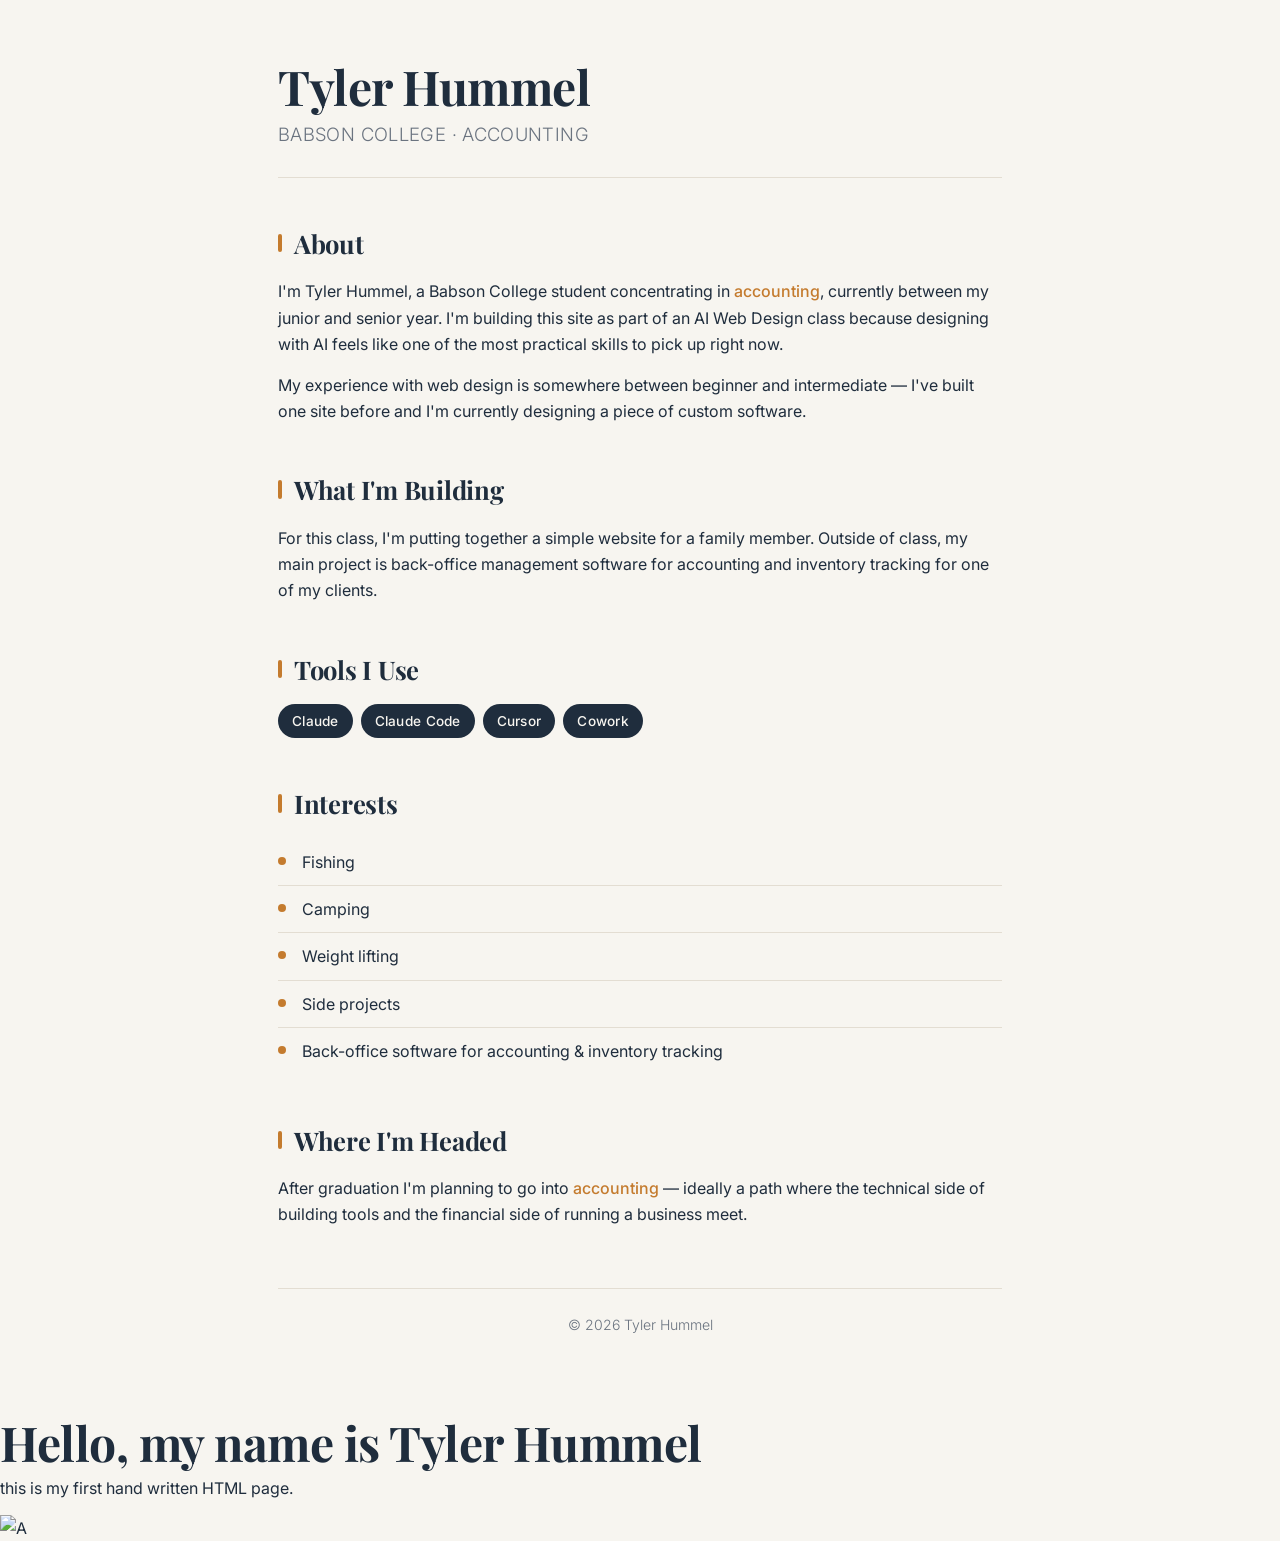
==== index.html @ f6674c3c "Create index.html" ====
<!DOCTYPE html>
<html lang="en">
<head>
    <meta charset="UTF-8">
    <meta name="viewport" content="width=device-width, initial-scale=1.0">
    <title>Tyler Hummel</title>
    <link rel="preconnect" href="https://fonts.googleapis.com">
    <link rel="preconnect" href="https://fonts.gstatic.com" crossorigin>
    <link href="https://fonts.googleapis.com/css2?family=Playfair+Display:wght@600;700&family=Inter:wght@300;400;500;600&display=swap" rel="stylesheet">
    <style>
        /* 60/30/10 palette
           60% â€” warm off-white background (#f7f5f0)
           30% â€” deep navy text & secondary surfaces (#1f2d3d)
           10% â€” warm amber accent (#c47b2e)
        */
        :root {
            --bg: #f7f5f0;
            --ink: #1f2d3d;
            --accent: #c47b2e;
            --muted: #6b7480;
            --line: #e3ddd2;
        }

        * { box-sizing: border-box; }

        body {
            font-family: 'Inter', -apple-system, BlinkMacSystemFont, sans-serif;
            font-weight: 400;
            background-color: var(--bg);
            color: var(--ink);
            line-height: 1.65;
            margin: 0;
            padding: 0;
        }

        .container {
            max-width: 780px;
            margin: 0 auto;
            padding: 60px 28px 80px;
        }

        header {
            border-bottom: 1px solid var(--line);
            padding-bottom: 28px;
            margin-bottom: 40px;
        }

        h1, h2 {
            font-family: 'Playfair Display', Georgia, serif;
            font-weight: 700;
            color: var(--ink);
            letter-spacing: -0.01em;
        }

        h1 {
            font-size: 3em;
            margin: 0 0 6px 0;
            line-height: 1.1;
        }

        h2 {
            font-size: 1.6em;
            margin: 44px 0 14px 0;
            position: relative;
            padding-left: 16px;
        }

        h2::before {
            content: "";
            position: absolute;
            left: 0;
            top: 12px;
            bottom: 12px;
            width: 4px;
            background-color: var(--accent);
            border-radius: 2px;
        }

        .subtitle {
            font-family: 'Inter', sans-serif;
            font-weight: 300;
            color: var(--muted);
            font-size: 1.15em;
            letter-spacing: 0.02em;
            text-transform: uppercase;
            margin: 0;
        }

        p {
            margin: 0 0 14px 0;
        }

        ul {
            list-style: none;
            padding: 0;
            margin: 0;
        }

        ul li {
            padding: 10px 0 10px 24px;
            border-bottom: 1px solid var(--line);
            position: relative;
        }

        ul li::before {
            content: "";
            position: absolute;
            left: 0;
            top: 18px;
            width: 8px;
            height: 8px;
            background-color: var(--accent);
            border-radius: 50%;
        }

        ul li:last-child {
            border-bottom: none;
        }

        .accent-text {
            color: var(--accent);
            font-weight: 500;
        }

        .tools {
            display: flex;
            flex-wrap: wrap;
            gap: 8px;
            margin-top: 8px;
        }

        .tag {
            display: inline-block;
            background-color: var(--ink);
            color: var(--bg);
            padding: 6px 14px;
            font-size: 0.85em;
            font-weight: 500;
            border-radius: 999px;
            letter-spacing: 0.02em;
        }

        footer {
            margin-top: 60px;
            padding-top: 24px;
            border-top: 1px solid var(--line);
            color: var(--muted);
            font-size: 0.88em;
            text-align: center;
            font-weight: 300;
        }
    </style>
</head>
<body>
    <div class="container">
        <header>
            <h1>Tyler Hummel</h1>
            <p class="subtitle">Babson College &middot; Accounting</p>
        </header>

        <section>
            <h2>About</h2>
            <p>
                I'm Tyler Hummel, a Babson College student concentrating in
                <span class="accent-text">accounting</span>, currently between my junior and senior year.
                I'm building this site as part of an AI Web Design class because designing with AI
                feels like one of the most practical skills to pick up right now.
            </p>
            <p>
                My experience with web design is somewhere between beginner and intermediate &mdash;
                I've built one site before and I'm currently designing a piece of custom software.
            </p>
        </section>

        <section>
            <h2>What I'm Building</h2>
            <p>
                For this class, I'm putting together a simple website for a family member.
                Outside of class, my main project is back-office management software for
                accounting and inventory tracking for one of my clients.
            </p>
        </section>

        <section>
            <h2>Tools I Use</h2>
            <div class="tools">
                <span class="tag">Claude</span>
                <span class="tag">Claude Code</span>
                <span class="tag">Cursor</span>
                <span class="tag">Cowork</span>
            </div>
        </section>

        <section>
            <h2>Interests</h2>
            <ul>
                <li>Fishing</li>
                <li>Camping</li>
                <li>Weight lifting</li>
                <li>Side projects</li>
                <li>Back-office software for accounting &amp; inventory tracking</li>
            </ul>
        </section>

        <section>
            <h2>Where I'm Headed</h2>
            <p>
                After graduation I'm planning to go into <span class="accent-text">accounting</span> &mdash;
                ideally a path where the technical side of building tools and the financial side
                of running a business meet.
            </p>
        </section>

        <footer>
            &copy; 2026 Tyler Hummel
        </footer>
    </div>
</body>
</html>
<DOCTYPE html>
<html lang= en>
<head><title>Hello</title></head><head>
<body>
<h1>Hello, my name is Tyler Hummel</h1>
<p> this is my first hand written HTML page.</p>
<img src= images/1687278622482.jpg  alt= A test image >
</body>
</html>
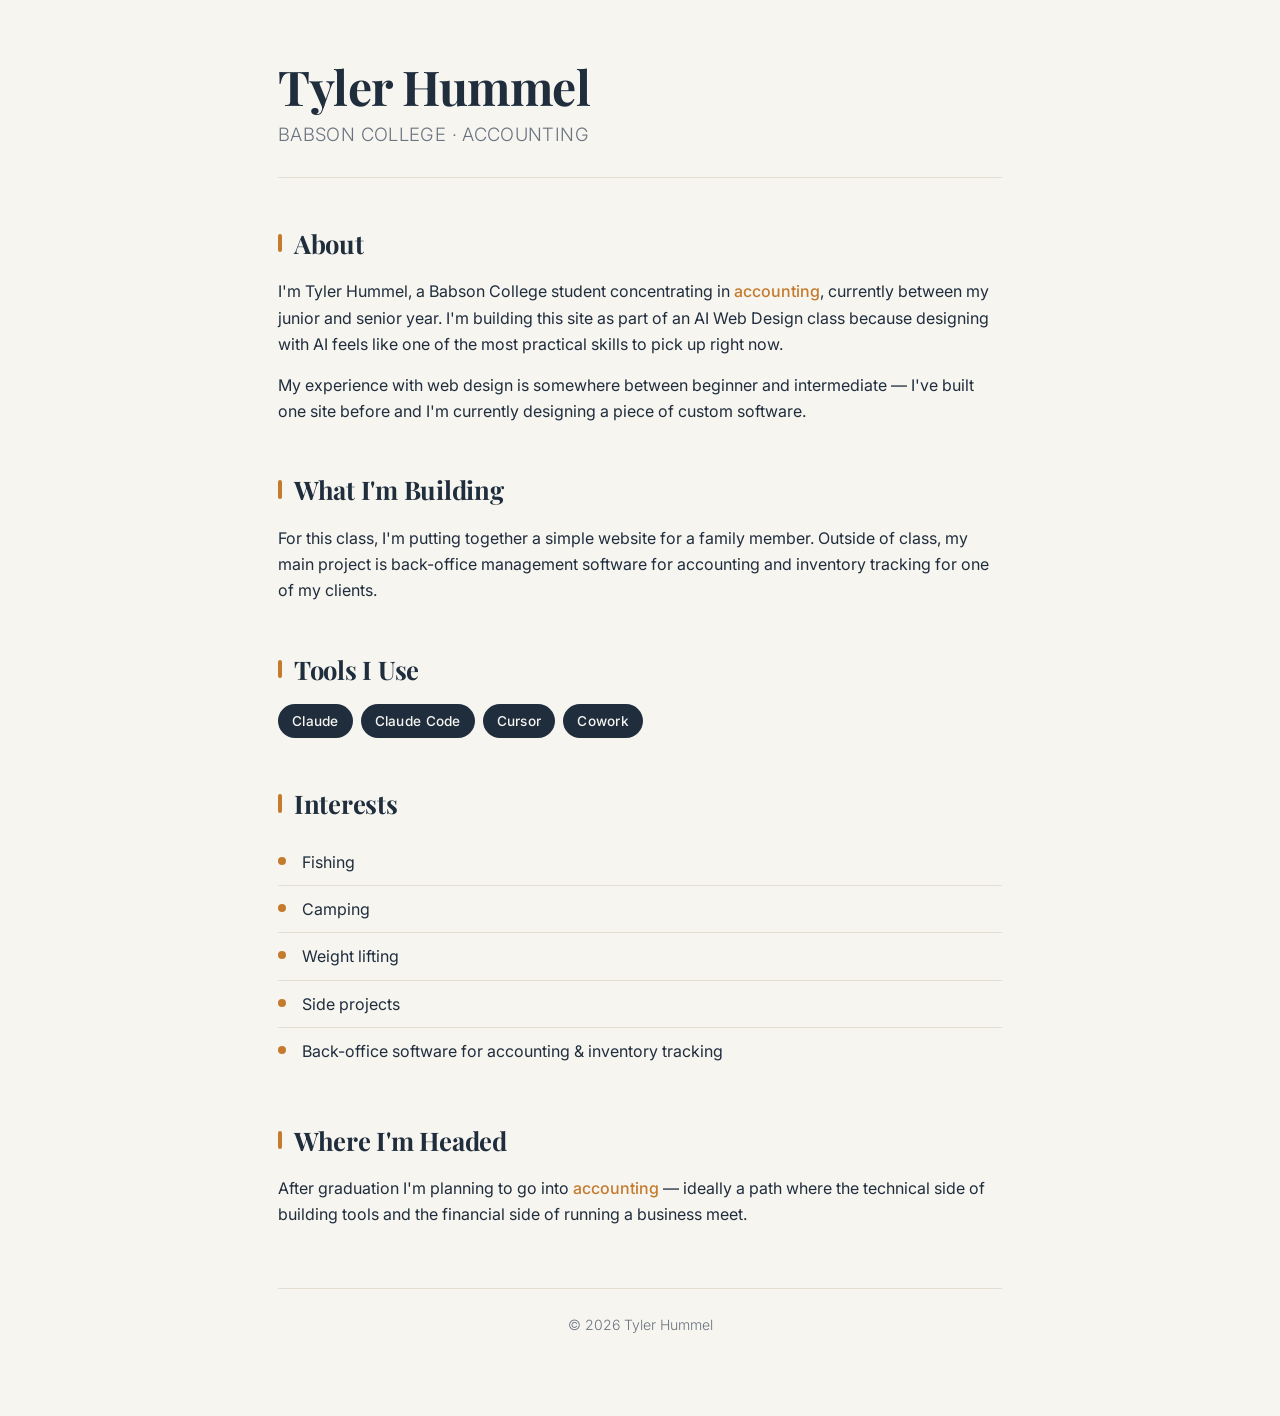
==== commit 1e586a97: "hand written html this is the commit for the hand written html for the hello.html page pre ai improv" ====
--- a/index.html
+++ b/index.html
@@ -217,12 +217,3 @@
     </div>
 </body>
 </html>
-<DOCTYPE html>
-<html lang= en>
-<head><title>Hello</title></head><head>
-<body>
-<h1>Hello, my name is Tyler Hummel</h1>
-<p> this is my first hand written HTML page.</p>
-<img src= images/1687278622482.jpg  alt= A test image >
-</body>
-</html>
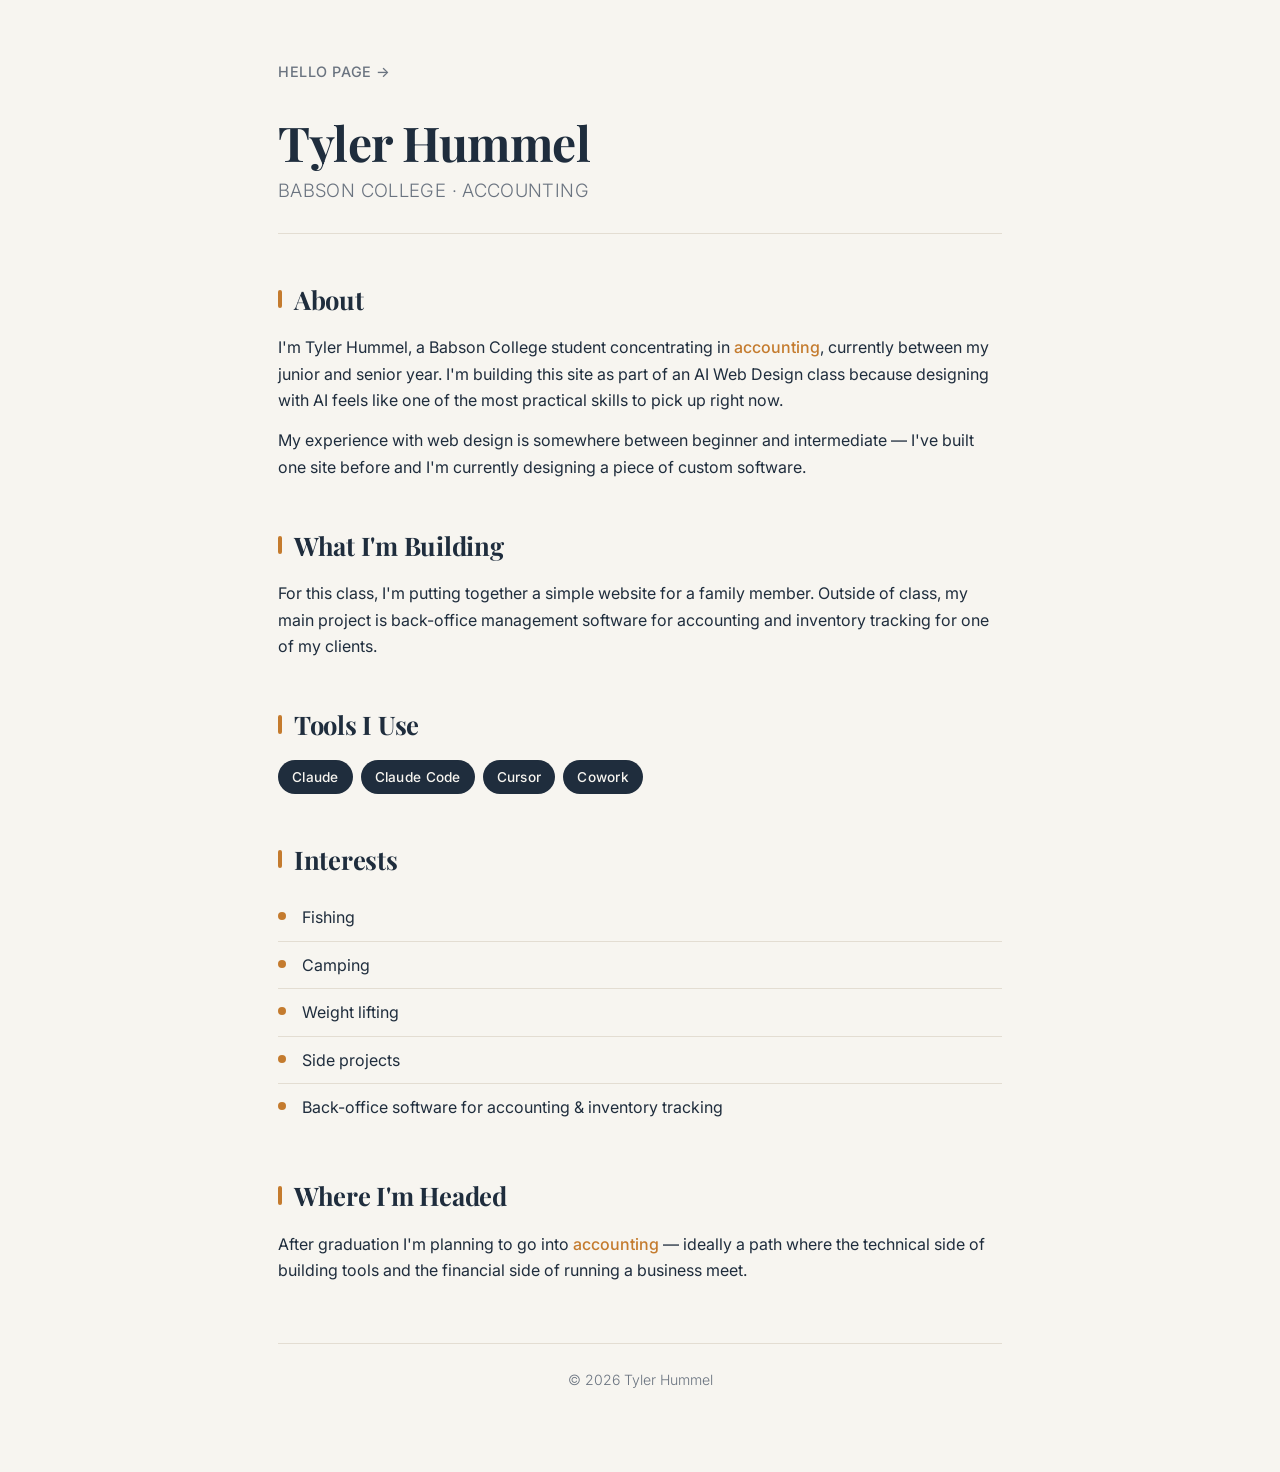
==== commit fa454697: "AI Improved Hello and Index.html In this commit I used AI to improve my hello.html. I had it match t" ====
--- a/index.html
+++ b/index.html
@@ -117,6 +117,24 @@
             border-bottom: none;
         }
 
+        nav {
+            margin-bottom: 32px;
+            font-size: 0.9em;
+            letter-spacing: 0.04em;
+            text-transform: uppercase;
+        }
+
+        nav a {
+            color: var(--muted);
+            text-decoration: none;
+            font-weight: 500;
+            transition: color 0.15s ease;
+        }
+
+        nav a:hover {
+            color: var(--accent);
+        }
+
         .accent-text {
             color: var(--accent);
             font-weight: 500;
@@ -153,6 +171,10 @@
 </head>
 <body>
     <div class="container">
+        <nav>
+            <a href="hello.html">Hello page &rarr;</a>
+        </nav>
+
         <header>
             <h1>Tyler Hummel</h1>
             <p class="subtitle">Babson College &middot; Accounting</p>
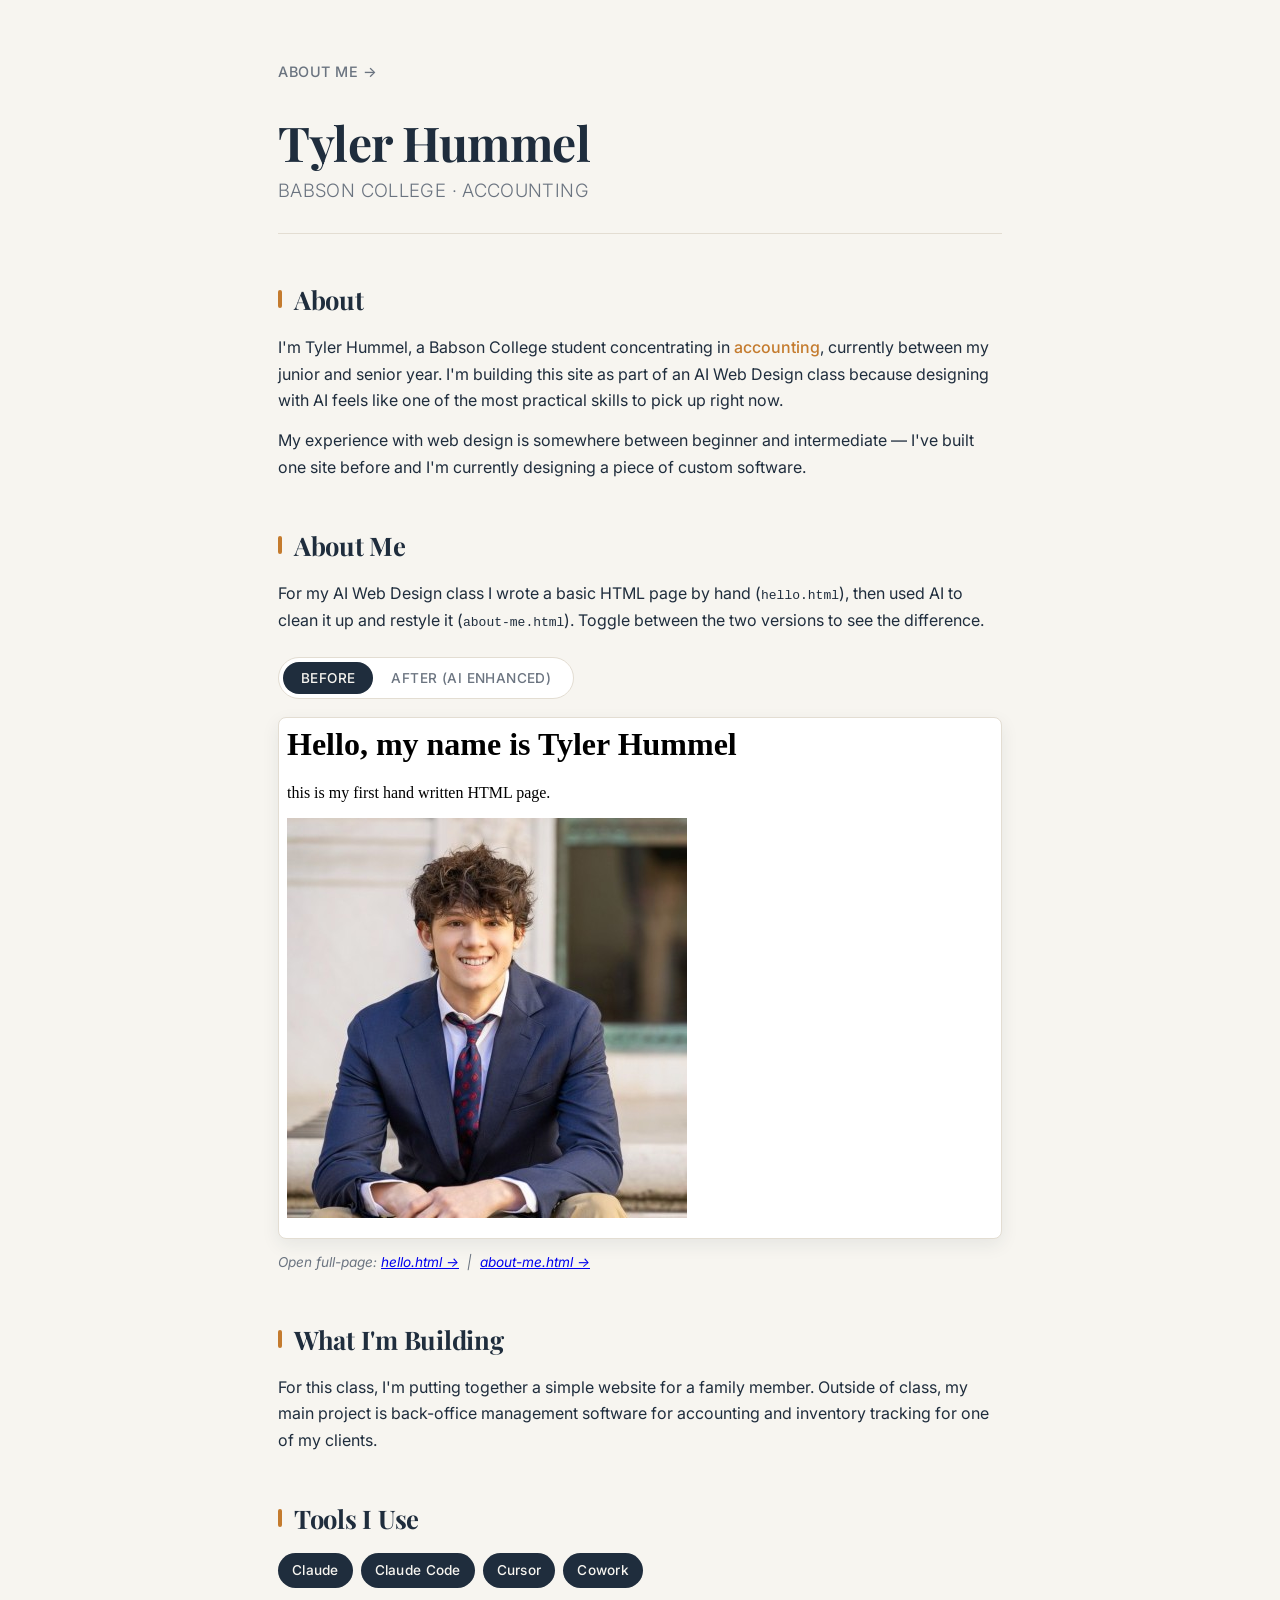
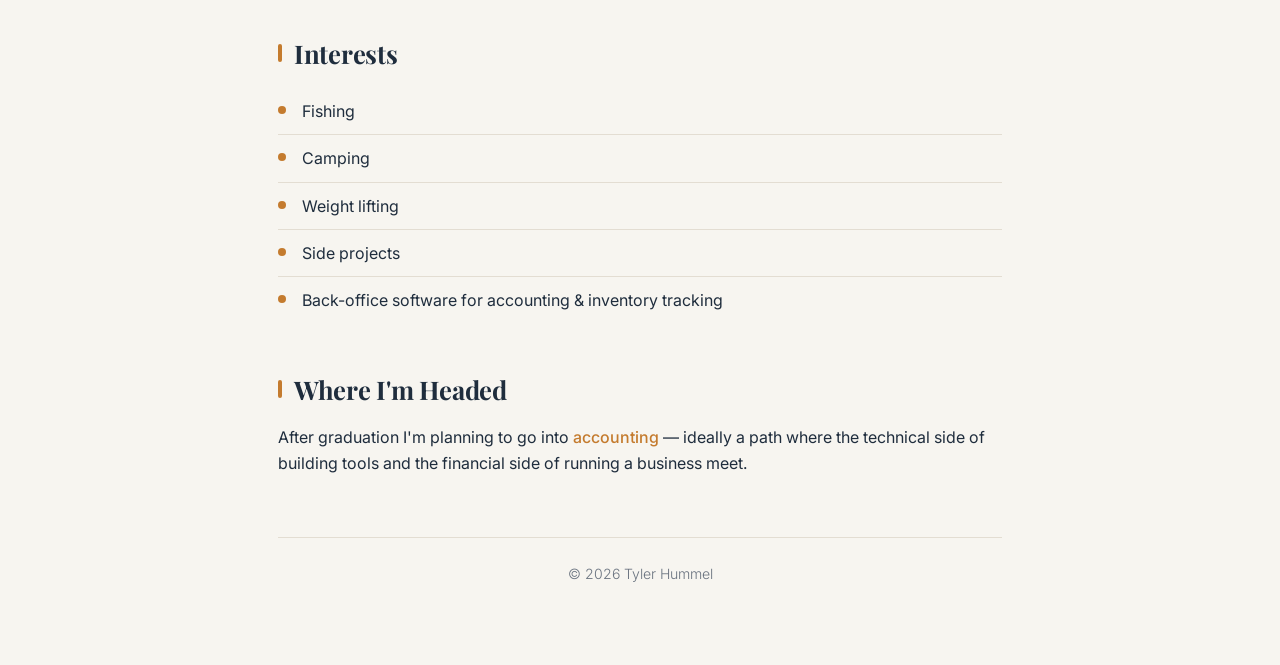
==== commit eb6c436d: "Corrections with about me.html and hello.html Originally I had put the AI-generated fix as a replace" ====
--- a/index.html
+++ b/index.html
@@ -135,6 +135,66 @@
             color: var(--accent);
         }
 
+        /* Before / After demo */
+        .demo-intro {
+            margin-bottom: 16px;
+        }
+
+        .toggle-bar {
+            display: inline-flex;
+            background-color: #fff;
+            border: 1px solid var(--line);
+            border-radius: 999px;
+            padding: 4px;
+            margin: 8px 0 18px 0;
+        }
+
+        .toggle-btn {
+            font-family: 'Inter', sans-serif;
+            font-size: 0.85em;
+            font-weight: 500;
+            letter-spacing: 0.03em;
+            text-transform: uppercase;
+            color: var(--muted);
+            background: transparent;
+            border: none;
+            padding: 8px 18px;
+            border-radius: 999px;
+            cursor: pointer;
+            transition: all 0.15s ease;
+        }
+
+        .toggle-btn:hover {
+            color: var(--ink);
+        }
+
+        .toggle-btn.active {
+            background-color: var(--ink);
+            color: var(--bg);
+        }
+
+        .demo-frame {
+            border: 1px solid var(--line);
+            border-radius: 8px;
+            overflow: hidden;
+            background-color: #fff;
+            box-shadow: 0 6px 18px rgba(31, 45, 61, 0.08);
+        }
+
+        .demo-frame iframe {
+            display: block;
+            width: 100%;
+            height: 520px;
+            border: none;
+        }
+
+        .demo-caption {
+            margin-top: 12px;
+            font-size: 0.85em;
+            color: var(--muted);
+            font-style: italic;
+        }
+
         .accent-text {
             color: var(--accent);
             font-weight: 500;
@@ -172,7 +232,7 @@
 <body>
     <div class="container">
         <nav>
-            <a href="hello.html">Hello page &rarr;</a>
+            <a href="about-me.html">About me &rarr;</a>
         </nav>
 
         <header>
@@ -191,6 +251,29 @@
             <p>
                 My experience with web design is somewhere between beginner and intermediate &mdash;
                 I've built one site before and I'm currently designing a piece of custom software.
+            </p>
+        </section>
+
+        <section>
+            <h2>About Me</h2>
+            <p class="demo-intro">
+                For my AI Web Design class I wrote a basic HTML page by hand
+                (<code>hello.html</code>), then used AI to clean it up and restyle it
+                (<code>about-me.html</code>). Toggle between the two versions to see
+                the difference.
+            </p>
+
+            <div class="toggle-bar" role="tablist">
+                <button type="button" class="toggle-btn active" id="btn-before" role="tab" aria-selected="true">Before</button>
+                <button type="button" class="toggle-btn" id="btn-after" role="tab" aria-selected="false">After (AI Enhanced)</button>
+            </div>
+
+            <div class="demo-frame">
+                <iframe id="demo-iframe" title="Before / after preview" src="hello.html"></iframe>
+            </div>
+
+            <p class="demo-caption">
+                Open full-page: <a href="hello.html">hello.html &rarr;</a> &nbsp;|&nbsp; <a href="about-me.html">about-me.html &rarr;</a>
             </p>
         </section>
 
@@ -237,5 +320,34 @@
             &copy; 2026 Tyler Hummel
         </footer>
     </div>
+
+    <script>
+        // Before / After demo toggle
+        const beforeBtn = document.getElementById('btn-before');
+        const afterBtn = document.getElementById('btn-after');
+        const iframe = document.getElementById('demo-iframe');
+
+        function showBefore() {
+            iframe.setAttribute('src', 'hello.html');
+            beforeBtn.classList.add('active');
+            afterBtn.classList.remove('active');
+            beforeBtn.setAttribute('aria-selected', 'true');
+            afterBtn.setAttribute('aria-selected', 'false');
+        }
+
+        function showAfter() {
+            iframe.setAttribute('src', 'about-me.html');
+            afterBtn.classList.add('active');
+            beforeBtn.classList.remove('active');
+            afterBtn.setAttribute('aria-selected', 'true');
+            beforeBtn.setAttribute('aria-selected', 'false');
+        }
+
+        beforeBtn.addEventListener('click', showBefore);
+        afterBtn.addEventListener('click', showAfter);
+
+        // Default view on load
+        showBefore();
+    </script>
 </body>
 </html>
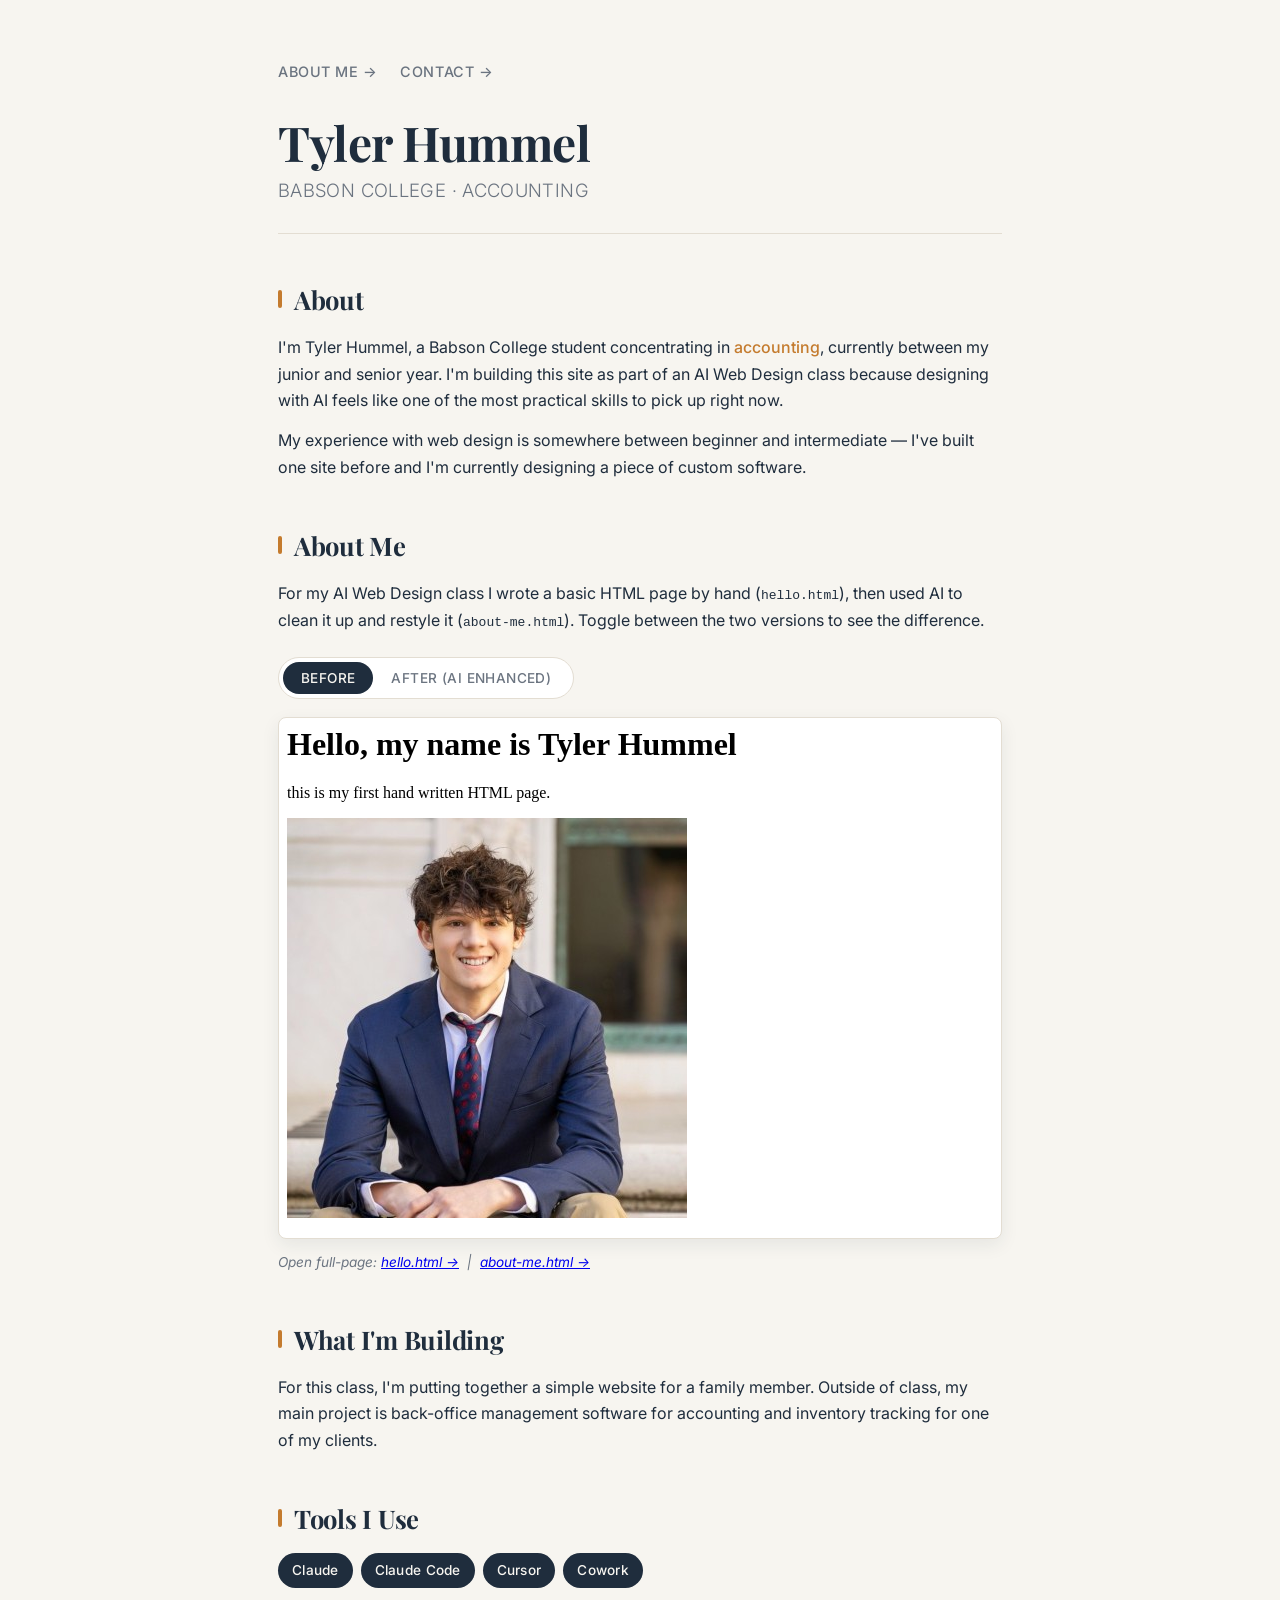
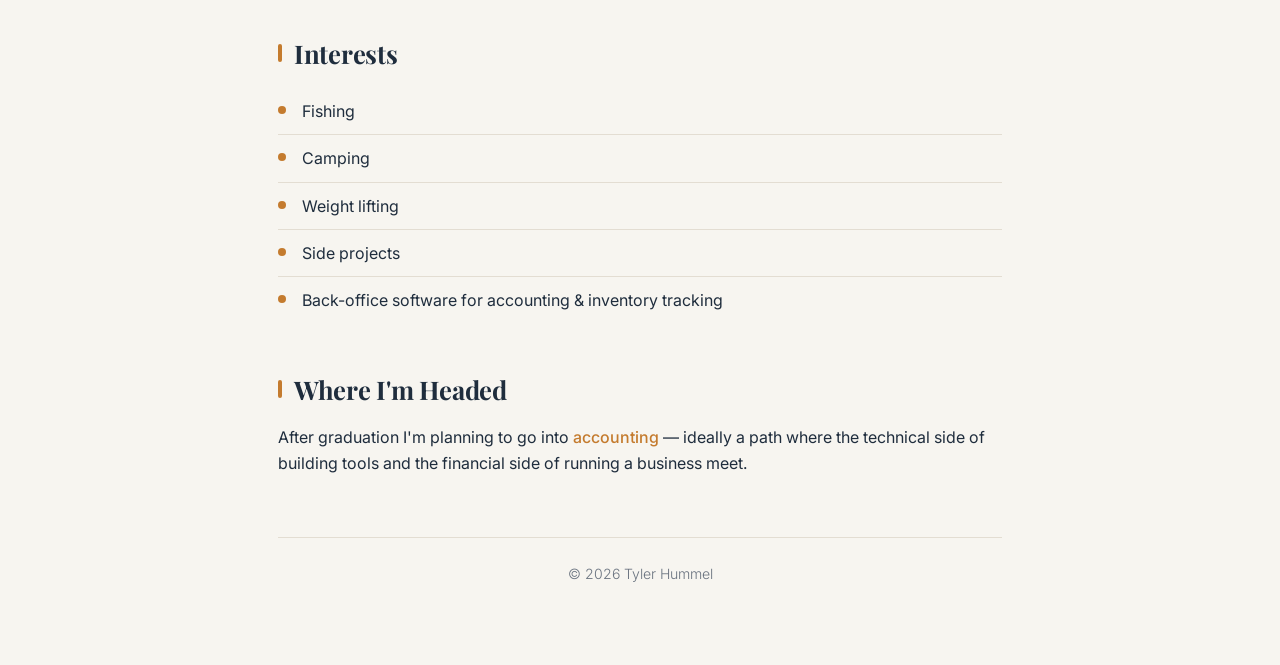
==== commit d485fd13: "." ====
--- a/index.html
+++ b/index.html
@@ -233,6 +233,7 @@
     <div class="container">
         <nav>
             <a href="about-me.html">About me &rarr;</a>
+            <a href="contact.html" style="margin-left: 18px;">Contact &rarr;</a>
         </nav>
 
         <header>
